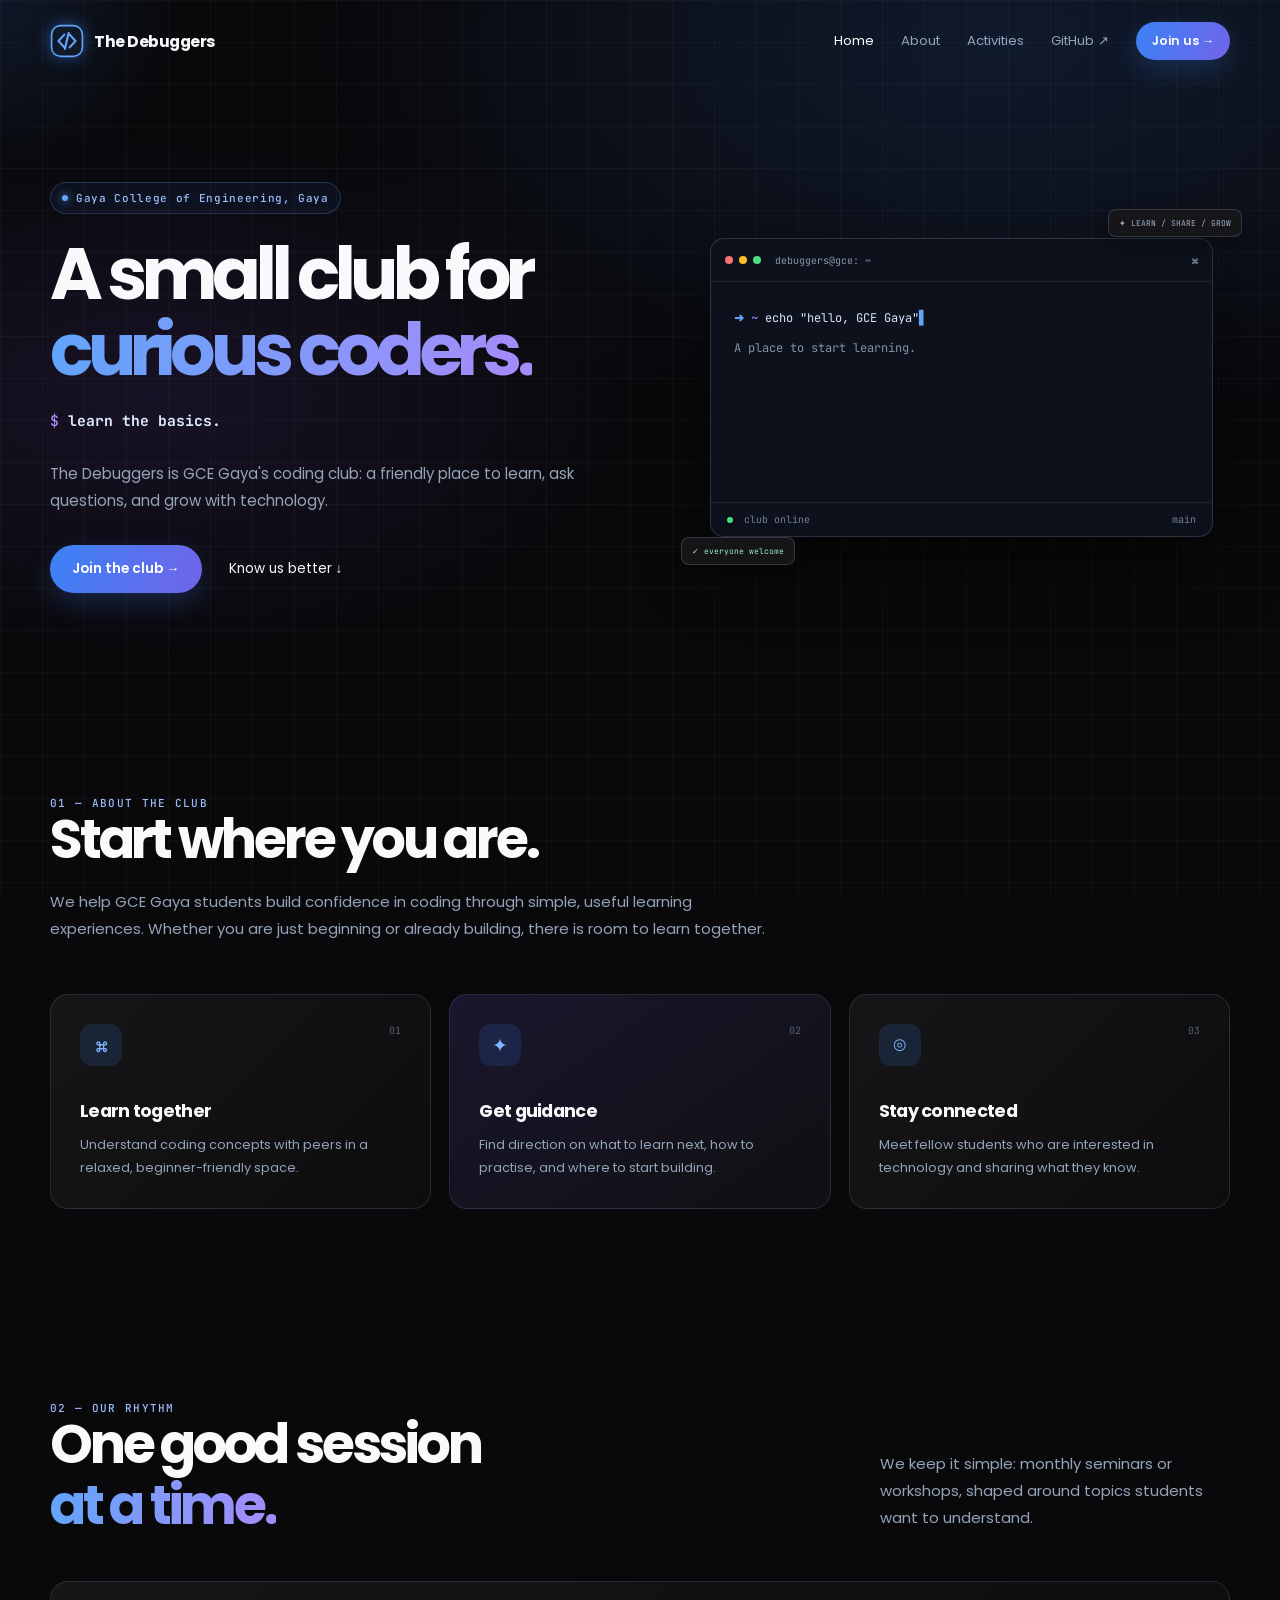
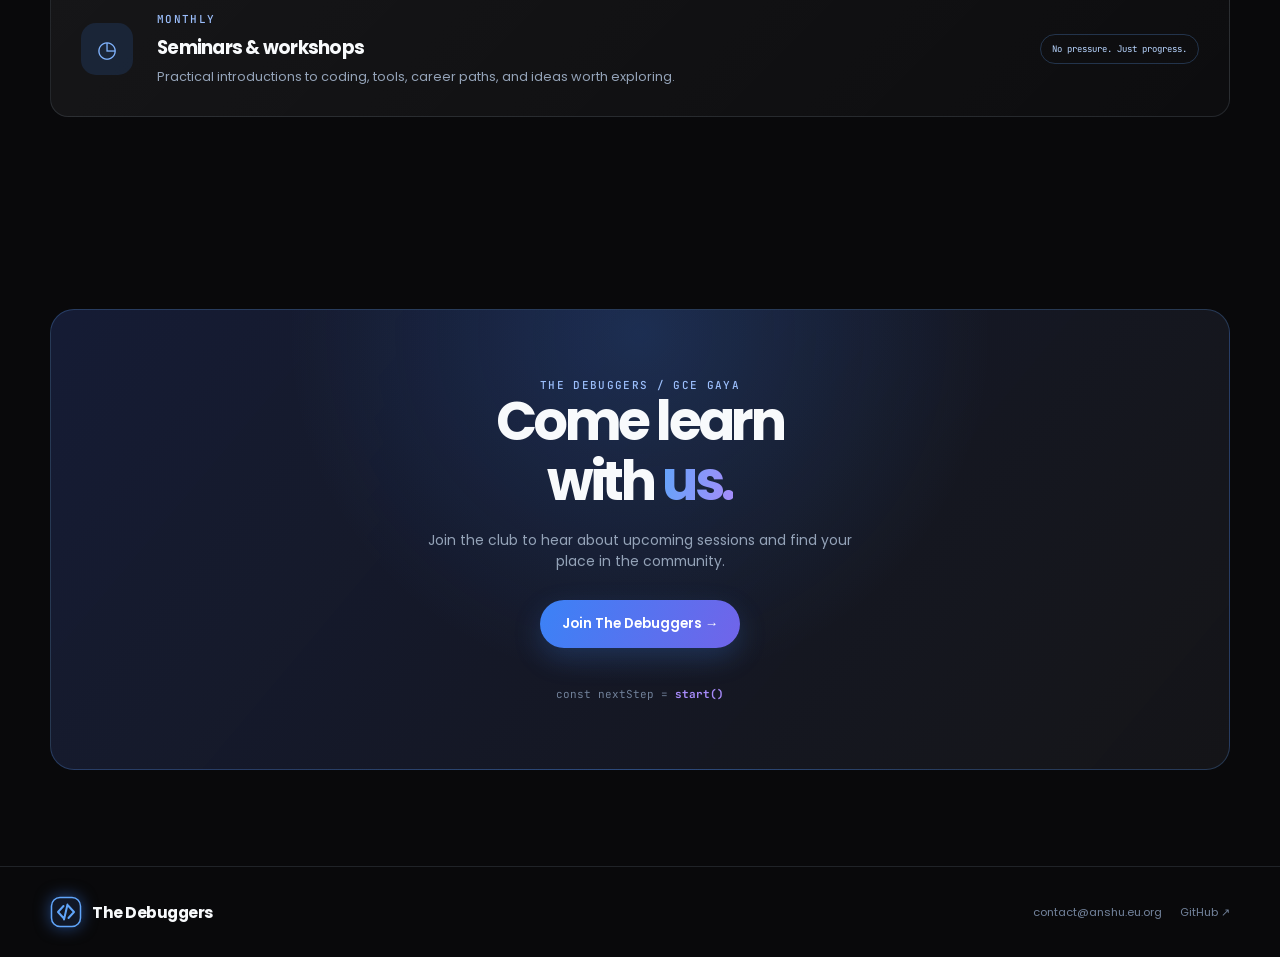
==== frontend/index.html @ b5d35798 "v2" ====
<!doctype html>
<html lang="en">
  <head>
    <meta charset="UTF-8" />
    <meta name="viewport" content="width=device-width, initial-scale=1.0" />
    <meta
      name="description"
      content="The Debuggers is the coding club of Gaya College of Engineering, Gaya."
    />
    <title>The Debuggers — Gaya College of Engineering</title>
    <link rel="icon" href="assets/favicon.png" type="image/png" />
    <link rel="preconnect" href="https://fonts.googleapis.com" />
    <link rel="preconnect" href="https://fonts.gstatic.com" crossorigin />
    <link
      href="https://fonts.googleapis.com/css2?family=JetBrains+Mono:wght@400;500;600&family=Poppins:wght@400;500;600;700;800&display=swap"
      rel="stylesheet"
    />
    <link rel="stylesheet" href="css/home.css" />
  </head>
  <body>
    <div class="backdrop"></div>
    <div class="cursor-glow"></div>
    <div class="loader" aria-hidden="true">&lt;/&gt;</div>

    <header class="site-header">
      <nav class="navbar container" aria-label="Main navigation">
        <a class="brand" href="#home">
          <img src="assets/logo.svg" width="34" height="34" alt="" />
          <span>The Debuggers</span>
        </a>
        <button class="menu-toggle" aria-label="Open menu" aria-expanded="false">
          <i></i><i></i>
        </button>
        <div class="nav-menu">
          <a class="active" href="#home">Home</a>
          <a href="#about">About</a>
          <a href="#activities">Activities</a>
          <a href="https://github.com/The-Debuggers-GCE" target="_blank" rel="noreferrer">GitHub ↗</a>
          <a class="button small" href="register.html">Join us →</a>
        </div>
      </nav>
    </header>

    <main>
      <section class="hero container" id="home">
        <div class="hero-copy">
          <p class="eyebrow"><b></b> Gaya College of Engineering, Gaya</p>
          <h1>A small club for <em>curious coders.</em></h1>
          <p class="type-line"><span>$</span> <strong id="hero-typing"></strong><i></i></p>
          <p class="description">
            The Debuggers is GCE Gaya's coding club: a friendly place to learn, ask questions, and grow with technology.
          </p>
          <div class="hero-actions">
            <a class="button ripple" href="register.html">Join the club →</a>
            <a class="text-button" href="#about">Know us better ↓</a>
          </div>
        </div>

        <div class="terminal-wrap" aria-label="Terminal illustration">
          <article class="terminal">
            <header>
              <div><i></i><i></i><i></i></div>
              <span>debuggers@gce: ~</span>
              <span>⌘</span>
            </header>
            <div class="terminal-body">
              <p><b>➜</b> <em>~</em> <span id="terminal-command"></span><i>▋</i></p>
              <div id="terminal-output"></div>
            </div>
            <footer><span><b></b> club online</span><span>main</span></footer>
          </article>
          <aside class="chip top">✦ LEARN / SHARE / GROW</aside>
          <aside class="chip bottom">✓ everyone welcome</aside>
        </div>
      </section>

      <section class="section container reveal" id="about">
        <div class="intro">
          <p class="kicker">01 — ABOUT THE CLUB</p>
          <h2>Start where you are.</h2>
          <p>
            We help GCE Gaya students build confidence in coding through simple, useful learning experiences. Whether you are just beginning or already building, there is room to learn together.
          </p>
        </div>
        <div class="features">
          <article>
            <div class="icon">⌘</div>
            <small>01</small>
            <h3>Learn together</h3>
            <p>Understand coding concepts with peers in a relaxed, beginner-friendly space.</p>
          </article>
          <article class="featured">
            <div class="icon">✦</div>
            <small>02</small>
            <h3>Get guidance</h3>
            <p>Find direction on what to learn next, how to practise, and where to start building.</p>
          </article>
          <article>
            <div class="icon">◎</div>
            <small>03</small>
            <h3>Stay connected</h3>
            <p>Meet fellow students who are interested in technology and sharing what they know.</p>
          </article>
        </div>
      </section>

      <section class="section container reveal" id="activities">
        <div class="section-heading">
          <div>
            <p class="kicker">02 — OUR RHYTHM</p>
            <h2>One good session<br /><em>at a time.</em></h2>
          </div>
          <p>
            We keep it simple: monthly seminars or workshops, shaped around topics students want to understand.
          </p>
        </div>
        <div class="activity-card">
          <div class="activity-icon">◷</div>
          <div>
            <p class="kicker">MONTHLY</p>
            <h3>Seminars &amp; workshops</h3>
            <p>Practical introductions to coding, tools, career paths, and ideas worth exploring.</p>
          </div>
          <span class="activity-tag">No pressure. Just progress.</span>
        </div>
      </section>

      <section class="section container reveal" id="join">
        <div class="cta">
          <p class="kicker">THE DEBUGGERS / GCE GAYA</p>
          <h2>Come learn<br />with <em>us.</em></h2>
          <p>Join the club to hear about upcoming sessions and find your place in the community.</p>
          <a class="button ripple" href="register.html">Join The Debuggers →</a>
          <small>const nextStep = <b>start()</b></small>
        </div>
      </section>
    </main>

    <footer class="site-footer">
      <div class="container">
        <a class="brand" href="#home">
          <img src="assets/logo.svg" width="32" height="32" alt="" />
          <span>The Debuggers</span>
        </a>
        <div class="footer-links">
          <a href="mailto:contact@anshu.eu.org">contact@anshu.eu.org</a>
          <a href="https://github.com/The-Debuggers-GCE" target="_blank" rel="noreferrer">GitHub ↗</a>
        </div>
      </div>
    </footer>
    <script src="js/home.js"></script>
  </body>
</html>
---- frontend/css/home.css ----
/* ---------- Base ---------- */
:root {
  --background: #09090b;
  --blue: #3b82f6;
  --line: rgba(148, 163, 184, 0.17);
  --mono: "JetBrains Mono", monospace;
  --muted: #94a3b8;
  --violet: #8b5cf6;
}
* {
  box-sizing: border-box;
  margin: 0;
}
html {
  scroll-behavior: smooth;
}
body {
  min-width: 320px;
  overflow-x: hidden;
  background: var(--background);
  color: #f8fafc;
  font-family: Poppins, sans-serif;
}
a {
  color: inherit;
  text-decoration: none;
}
.container {
  width: min(calc(100% - 48px), 1180px);
  margin: auto;
}
.backdrop {
  position: fixed;
  inset: 0;
  z-index: -2;
  background: radial-gradient(ellipse 55% 45% at 78% 5%, #3b82f625, transparent), radial-gradient(ellipse 40% 30% at 12% 44%, #8b5cf61d, transparent), linear-gradient(#ffffff08 1px, transparent 1px), linear-gradient(90deg, #ffffff08 1px, transparent 1px);
  background-size: auto, auto, 42px 42px, 42px 42px;
}
.cursor-glow {
  position: fixed;
  z-index: -1;
  width: 400px;
  height: 400px;
  border-radius: 50%;
  pointer-events: none;
  background: radial-gradient(circle, #3b82f620, transparent 67%);
  transform: translate(-50%, -50%);
}
.kicker, .eyebrow {
  color: #9bbefb;
  font: 500 11px var(--mono);
  letter-spacing: 0.12em;
}
.section {
  padding: 96px 0;
}
.section h2 {
  font-size: clamp(2.1rem, 4.2vw, 3.55rem);
  letter-spacing: -0.06em;
  line-height: 1.13;
}
.section h2 em, h1 em, .cta em {
  color: transparent;
  font-style: normal;
  background: linear-gradient(100deg, #60a5fa, #a78bfa);
  background-clip: text;
  -webkit-background-clip: text;
}
.intro {
  max-width: 720px;
}
.intro > p:last-child, .section-heading > p {
  margin-top: 18px;
  color: var(--muted);
  font-size: 0.93rem;
  line-height: 1.8;
}
/* ---------- Navigation ---------- */
.site-header {
  position: fixed;
  top: 0;
  z-index: 10;
  width: 100%;
  transition: 0.3s;
}
.site-header.scrolled {
  border-bottom: 1px solid var(--line);
  background: #09090bd9;
  backdrop-filter: blur(18px);
}
.navbar {
  display: flex;
  align-items: center;
  justify-content: space-between;
  height: 82px;
}
.brand {
  display: flex;
  align-items: center;
  gap: 10px;
  font-size: 0.98rem;
  font-weight: 700;
  letter-spacing: -0.03em;
}
.brand img {
  filter: drop-shadow(0 0 8px #3b82f680);
}
.nav-menu {
  display: flex;
  align-items: center;
  gap: 27px;
}
.nav-menu > a:not(.button) {
  color: var(--muted);
  font-size: 0.82rem;
}
.nav-menu > a:hover, .nav-menu > a.active {
  color: #fff;
}
.button {
  position: relative;
  display: inline-flex;
  align-items: center;
  justify-content: center;
  gap: 10px;
  overflow: hidden;
  padding: 14px 22px;
  border-radius: 999px;
  background: linear-gradient(110deg, var(--blue), #7164e9);
  box-shadow: 0 10px 28px #3b82f63b;
  color: #fff;
  font-size: 0.85rem;
  font-weight: 600;
  transition: 0.25s;
}
.button:hover {
  box-shadow: 0 15px 34px #3b82f65e;
  transform: translateY(-3px);
}
.small {
  padding: 10px 16px;
  font-size: 0.76rem;
}
.menu-toggle {
  display: none;
  border: 0;
  background: none;
  color: #fff;
}
.menu-toggle i {
  display: block;
  width: 22px;
  height: 2px;
  margin: 5px;
  background: currentColor;
}
/* ---------- Hero ---------- */
.hero {
  display: grid;
  grid-template-columns: 1.05fr 0.95fr;
  align-items: center;
  gap: 50px;
  min-height: 700px;
  padding: 130px 0 55px;
}
.eyebrow {
  display: flex;
  align-items: center;
  gap: 8px;
  width: max-content;
  padding: 8px 11px;
  border: 1px solid #60a5fa40;
  border-radius: 999px;
  background: #3b82f610;
  letter-spacing: 0.06em;
}
.eyebrow b {
  width: 6px;
  height: 6px;
  border-radius: 50%;
  background: #60a5fa;
  box-shadow: 0 0 10px #60a5fa;
}
.hero h1 {
  margin-top: 22px;
  font-size: clamp(3rem, 5.6vw, 5rem);
  letter-spacing: -0.075em;
  line-height: 1.06;
}
.type-line {
  min-height: 32px;
  margin-top: 23px;
  color: #dbeafe;
  font: 500 0.92rem var(--mono);
}
.type-line > span, .terminal-body em {
  color: #a78bfa;
}
.type-line i, .terminal-body > p > i {
  color: #60a5fa;
  font-style: normal;
  animation: blink 0.8s steps(1) infinite;
}
.description {
  max-width: 540px;
  margin-top: 17px;
  color: var(--muted);
  font-size: 0.94rem;
  line-height: 1.8;
}
.hero-actions {
  display: flex;
  align-items: center;
  gap: 27px;
  margin-top: 30px;
}
.text-button {
  font-size: 0.85rem;
}
.terminal-wrap {
  position: relative;
  padding: 35px 17px;
}
.terminal {
  position: relative;
  z-index: 1;
  overflow: hidden;
  border: 1px solid #94a3b83d;
  border-radius: 14px;
  background: #0d111b;
  box-shadow: 0 32px 65px #0008;
  animation: float 6s ease-in-out infinite;
}
.terminal header, .terminal footer {
  display: flex;
  align-items: center;
  gap: 14px;
  height: 43px;
  padding: 0 14px;
  border-bottom: 1px solid #94a3b822;
  color: #8896ad;
  font: 10px var(--mono);
}
.terminal header > span:last-child {
  margin-left: auto;
}
.terminal header div {
  display: flex;
  gap: 6px;
}
.terminal header i {
  width: 8px;
  height: 8px;
  border-radius: 50%;
  background: #f87171;
}
.terminal header i:nth-child(2) {
  background: #fbbf24;
}
.terminal header i:nth-child(3) {
  background: #4ade80;
}
.terminal-body {
  min-height: 220px;
  padding: 25px 23px;
  color: #d6e5ff;
  font: 12px/1.85 var(--mono);
}
.terminal-body b {
  color: #60a5fa;
}
.terminal-body div {
  margin-top: 8px;
  color: #8290a7;
}
.terminal footer {
  justify-content: space-between;
  height: auto;
  padding: 10px 16px;
  border-top: 1px solid #94a3b822;
  border-bottom: 0;
  color: #71819a;
}
.terminal footer b {
  display: inline-block;
  width: 6px;
  height: 6px;
  margin-right: 5px;
  border-radius: 50%;
  background: #4ade80;
}
.chip {
  position: absolute;
  z-index: 2;
  padding: 8px 10px;
  border: 1px solid #94a3b83d;
  border-radius: 8px;
  background: #18181be8;
  box-shadow: 0 8px 25px #0005;
  color: #9eacc2;
  font: 8px var(--mono);
}
.chip.top {
  top: 6px;
  right: -12px;
}
.chip.bottom {
  bottom: 7px;
  left: -12px;
  color: #9cebc4;
}
/* ---------- Content ---------- */
.features {
  display: grid;
  grid-template-columns: repeat(3, 1fr);
  gap: 18px;
  margin-top: 52px;
}
.features article {
  position: relative;
  padding: 29px;
  border: 1px solid var(--line);
  border-radius: 18px;
  background: linear-gradient(135deg, #ffffff0e, #ffffff05);
  transition: 0.3s;
}
.features article:hover, .activity-card:hover {
  border-color: #60a5fa88;
  background: #3b82f615;
  transform: translateY(-5px);
}
.features .featured {
  background: linear-gradient(145deg, #4a3f9340, #18181b80);
}
.icon, .activity-icon {
  display: grid;
  place-items: center;
  width: 42px;
  height: 42px;
  border-radius: 12px;
  background: #3b82f625;
  color: #82b5ff;
  font: 19px var(--mono);
}
.features small {
  position: absolute;
  top: 29px;
  right: 29px;
  color: #566278;
  font: 10px var(--mono);
}
.features h3 {
  margin-top: 32px;
  font-size: 1.1rem;
  letter-spacing: -0.04em;
}
.features p {
  margin-top: 10px;
  color: var(--muted);
  font-size: 0.8rem;
  line-height: 1.75;
}
.section-heading {
  display: flex;
  align-items: flex-end;
  justify-content: space-between;
  gap: 40px;
}
.section-heading > p {
  max-width: 350px;
  margin-bottom: 5px;
}
.activity-card {
  display: grid;
  grid-template-columns: auto 1fr auto;
  align-items: center;
  gap: 24px;
  margin-top: 44px;
  padding: 30px;
  border: 1px solid var(--line);
  border-radius: 18px;
  background: linear-gradient(135deg, #ffffff0e, #ffffff05);
  transition: 0.3s;
}
.activity-icon {
  width: 52px;
  height: 52px;
  border-radius: 15px;
  font-size: 23px;
}
.activity-card h3 {
  margin-top: 8px;
  font-size: 1.15rem;
  letter-spacing: -0.04em;
}
.activity-card div > p:last-child {
  margin-top: 7px;
  color: var(--muted);
  font-size: 0.8rem;
}
.activity-tag {
  padding: 8px 11px;
  border: 1px solid #60a5fa40;
  border-radius: 999px;
  color: #b8d5ff;
  font: 9px var(--mono);
}
.cta {
  overflow: hidden;
  padding: 68px 8%;
  border: 1px solid #60a5fa40;
  border-radius: 24px;
  background: radial-gradient(circle at 50% 5%, #3b82f633, transparent 48%), linear-gradient(130deg, #1e295199, #18181bcc);
  text-align: center;
}
.cta > p:not(.kicker) {
  max-width: 430px;
  margin: 17px auto 28px;
  color: var(--muted);
  font-size: 0.87rem;
}
.cta small {
  display: block;
  margin-top: 39px;
  color: #71819a;
  font: 11px var(--mono);
}
.cta small b {
  color: #a78bfa;
}
.site-footer {
  padding: 29px 0;
  border-top: 1px solid var(--line);
}
.site-footer > .container {
  display: flex;
  align-items: center;
  justify-content: space-between;
  gap: 20px;
}
.footer-links {
  display: flex;
  align-items: center;
  gap: 18px;
}
.footer-links a {
  color: #71819a;
  font-size: 0.7rem;
}
.footer-links a:hover {
  color: #dbeafe;
}
/* ---------- Motion and responsive ---------- */
.loader {
  position: fixed;
  inset: 0;
  z-index: 20;
  display: grid;
  place-items: center;
  background: var(--background);
  color: #8ebcff;
  font: 600 14px var(--mono);
  transition: 0.5s;
}
.loader.done {
  visibility: hidden;
  opacity: 0;
}
.reveal {
  opacity: 0;
  transform: translateY(24px);
  transition: 0.7s;
}
.reveal.show {
  opacity: 1;
  transform: none;
}
.ripple-effect {
  position: absolute;
  border-radius: 50%;
  background: #ffffff55;
  transform: translate(-50%, -50%);
  animation: ripple 0.65s linear;
}
@keyframes float {
  50% {
    transform: translateY(-10px);
  }
}
@keyframes blink {
  50% {
    opacity: 0;
  }
}
@keyframes ripple {
  to {
    width: 400px;
    height: 400px;
    opacity: 0;
  }
}
@media (max-width: 900px) {
  .hero {
    grid-template-columns: 1fr;
    padding-top: 125px;
    text-align: center;
  }
  .hero-copy {
    display: flex;
    flex-direction: column;
    align-items: center;
  }
  .terminal-wrap {
    width: min(550px, 100%);
    margin: auto;
  }
  .features {
    grid-template-columns: 1fr 1fr;
  }
  .features article:last-child {
    grid-column: span 2;
  }
  .section-heading {
    align-items: start;
    flex-direction: column;
  }
}
@media (max-width: 680px) {
  .container {
    width: min(calc(100% - 34px), 1180px);
  }
  .navbar {
    height: 70px;
  }
  .menu-toggle {
    display: block;
  }
  .nav-menu {
    position: absolute;
    top: 61px;
    right: 17px;
    left: 17px;
    display: none;
    flex-direction: column;
    align-items: stretch;
    padding: 15px;
    border: 1px solid var(--line);
    border-radius: 14px;
    background: #101016f5;
  }
  .nav-menu.open {
    display: flex;
  }
  .nav-menu > a:not(.button) {
    padding: 9px;
  }
  .hero {
    min-height: auto;
    padding-top: 110px;
  }
  .hero h1 {
    font-size: clamp(2.6rem, 13vw, 4rem);
  }
  .hero-actions {
    flex-direction: column;
    gap: 18px;
  }
  .terminal-wrap {
    padding-inline: 4px;
  }
  .terminal-body {
    min-height: 190px;
    padding: 19px 16px;
    font-size: 10px;
  }
  .section {
    padding: 72px 0;
  }
  .features {
    grid-template-columns: 1fr;
  }
  .features article:last-child {
    grid-column: auto;
  }
  .activity-card {
    grid-template-columns: auto 1fr;
    gap: 16px;
  }
  .activity-tag {
    grid-column: span 2;
    width: max-content;
  }
  .cta {
    padding: 57px 18px;
  }
  .site-footer > .container {
    flex-direction: column;
    text-align: center;
  }
  .footer-links {
    flex-direction: column;
    gap: 8px;
  }
  .cursor-glow {
    display: none;
  }
}
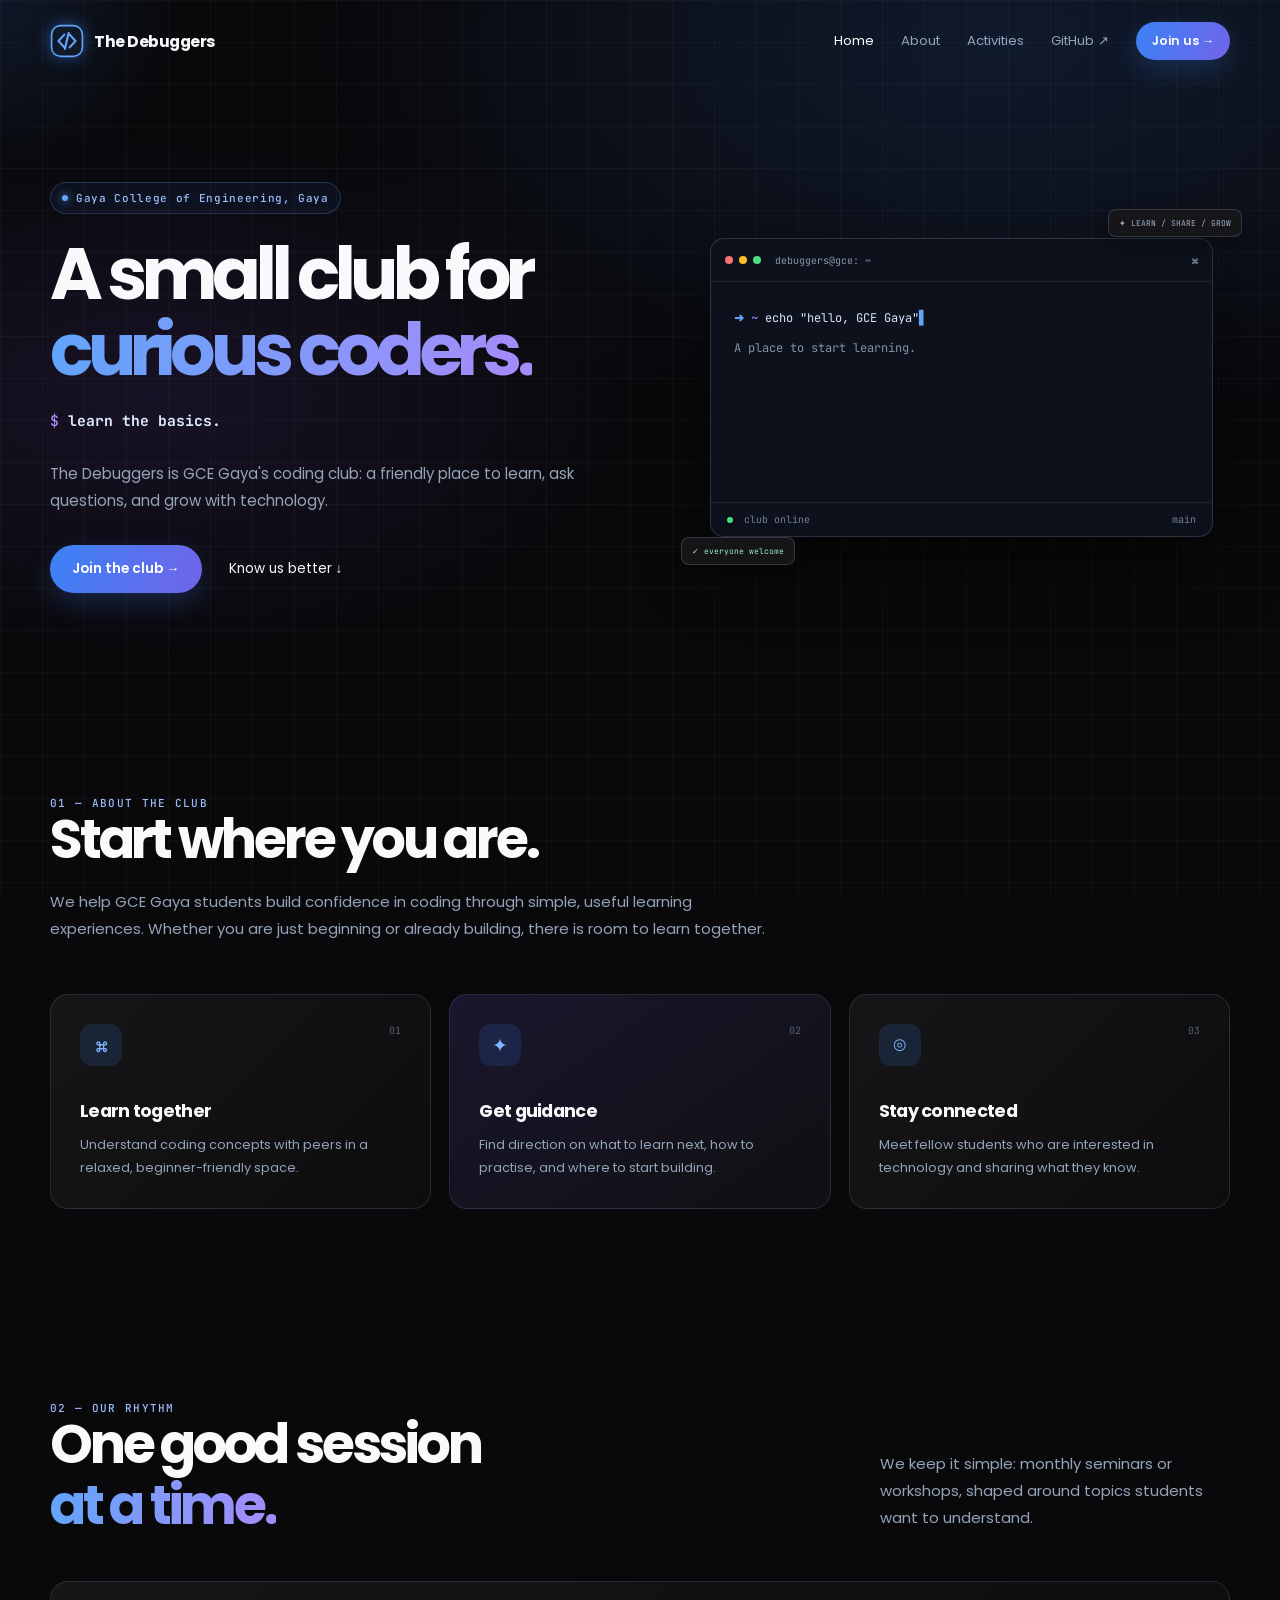
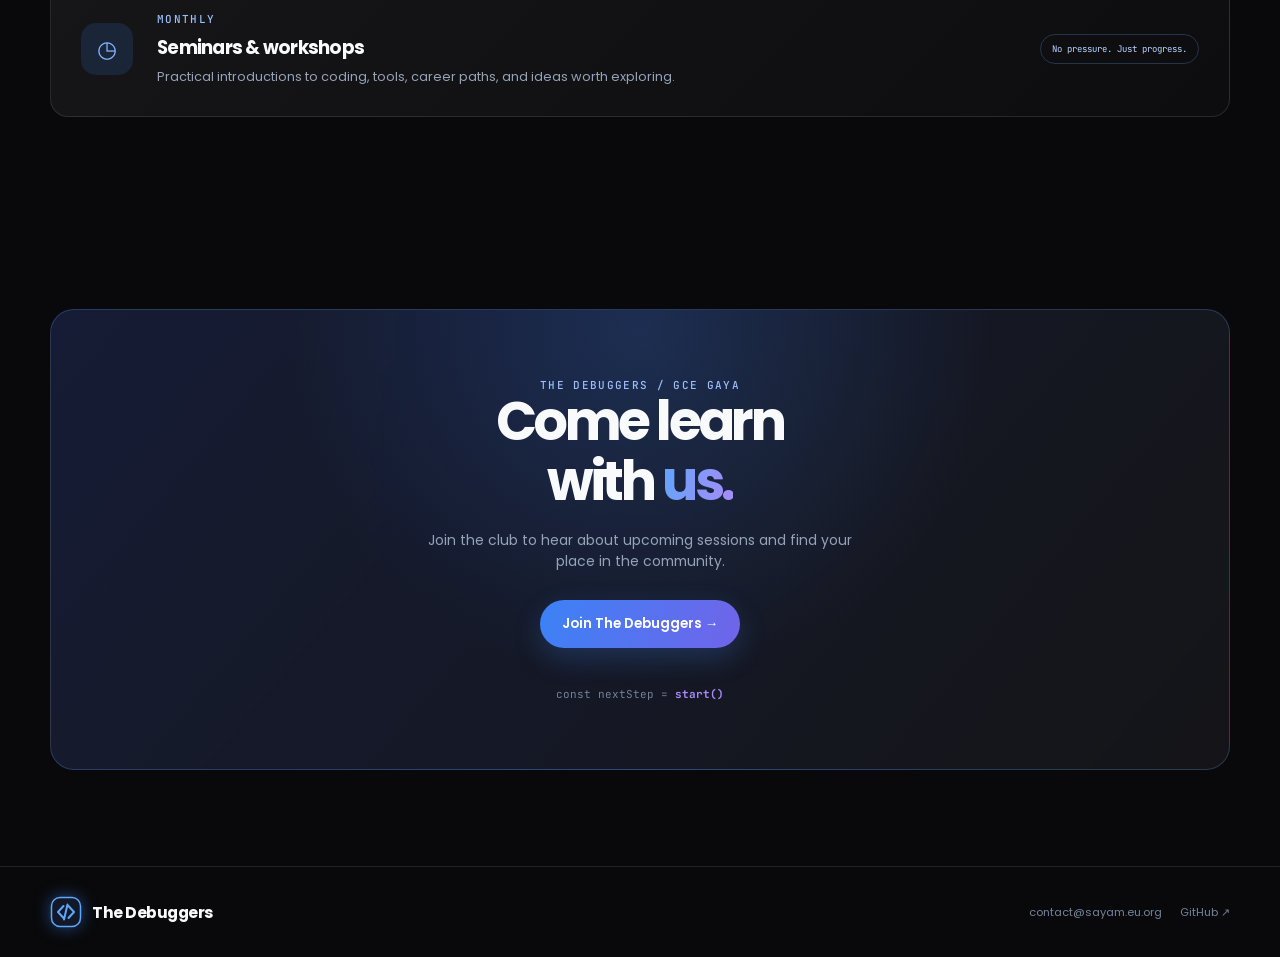
==== commit ae1aa149: "fix: typo" ====
--- a/frontend/index.html
+++ b/frontend/index.html
@@ -143,7 +143,7 @@
           <span>The Debuggers</span>
         </a>
         <div class="footer-links">
-          <a href="mailto:contact@anshu.eu.org">contact@anshu.eu.org</a>
+          <a href="mailto:contact@sayam.eu.org">contact@sayam.eu.org</a>
           <a href="https://github.com/The-Debuggers-GCE" target="_blank" rel="noreferrer">GitHub ↗</a>
         </div>
       </div>
